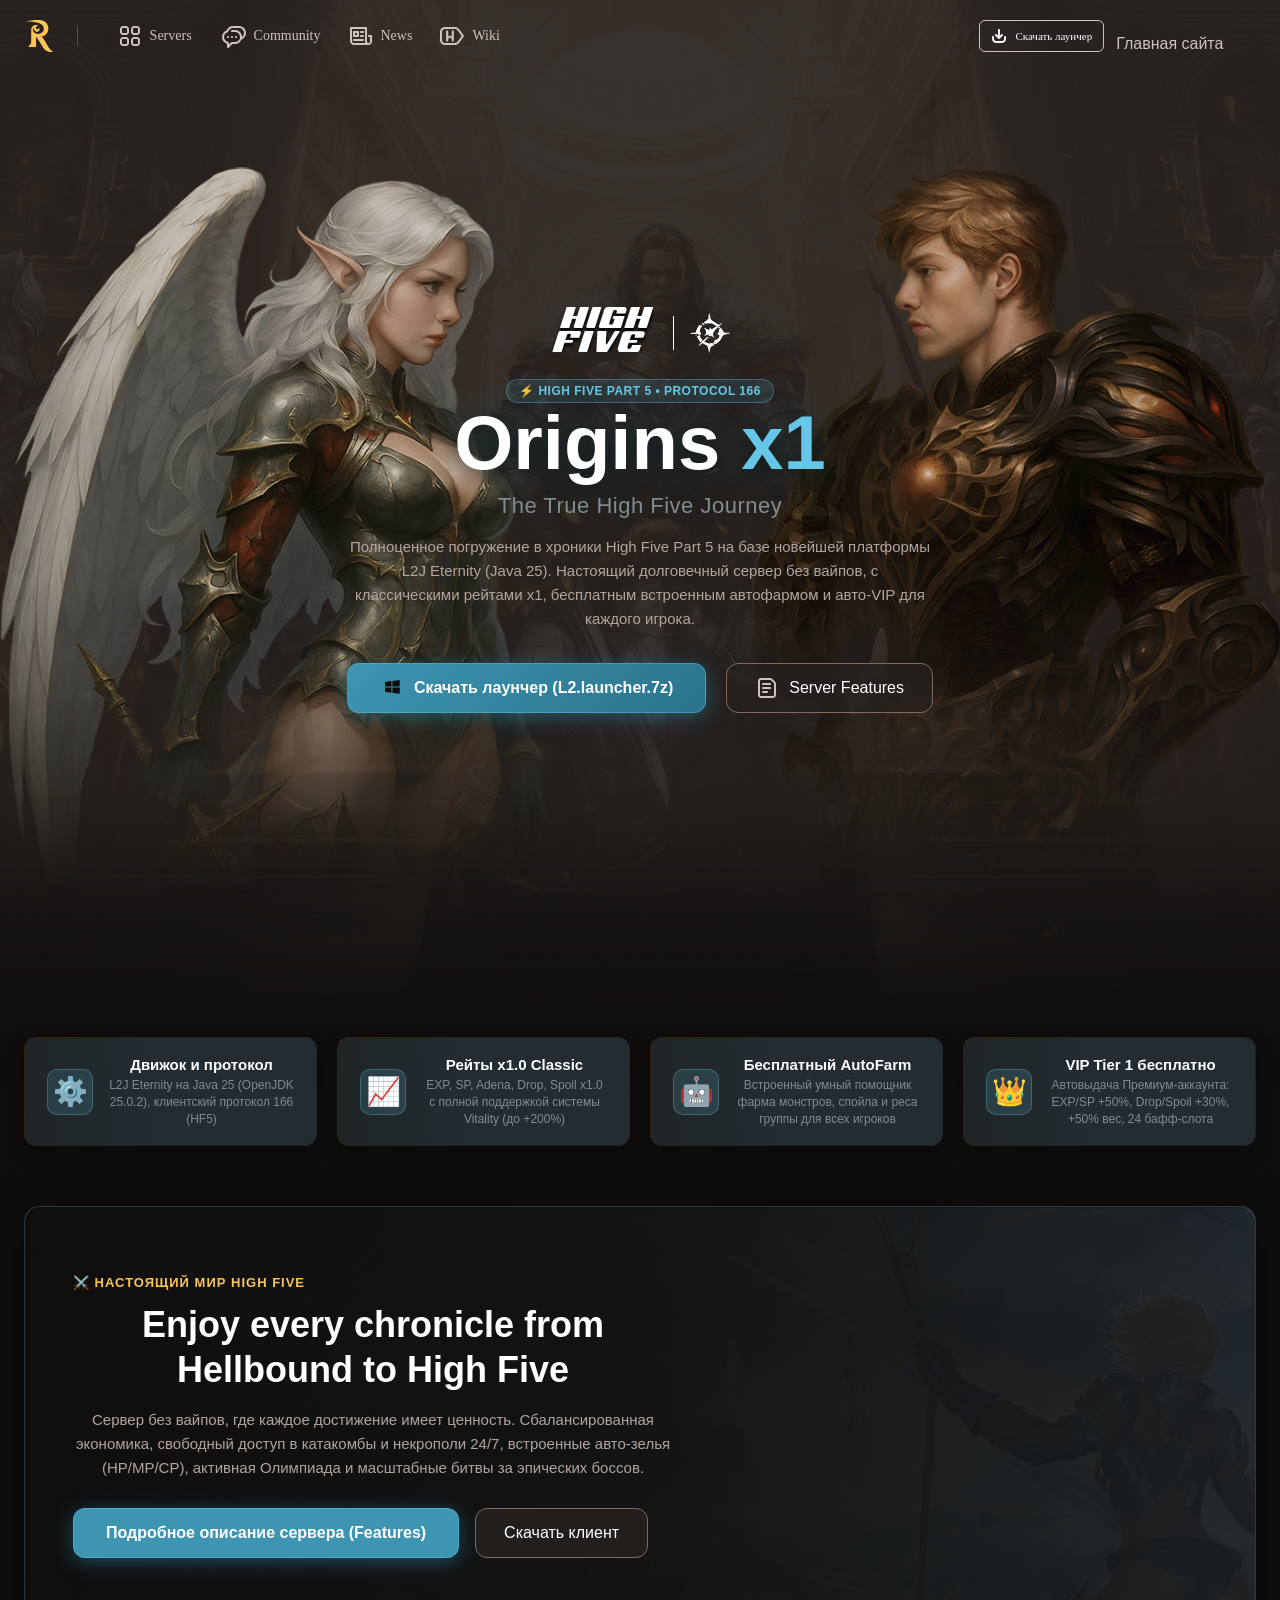
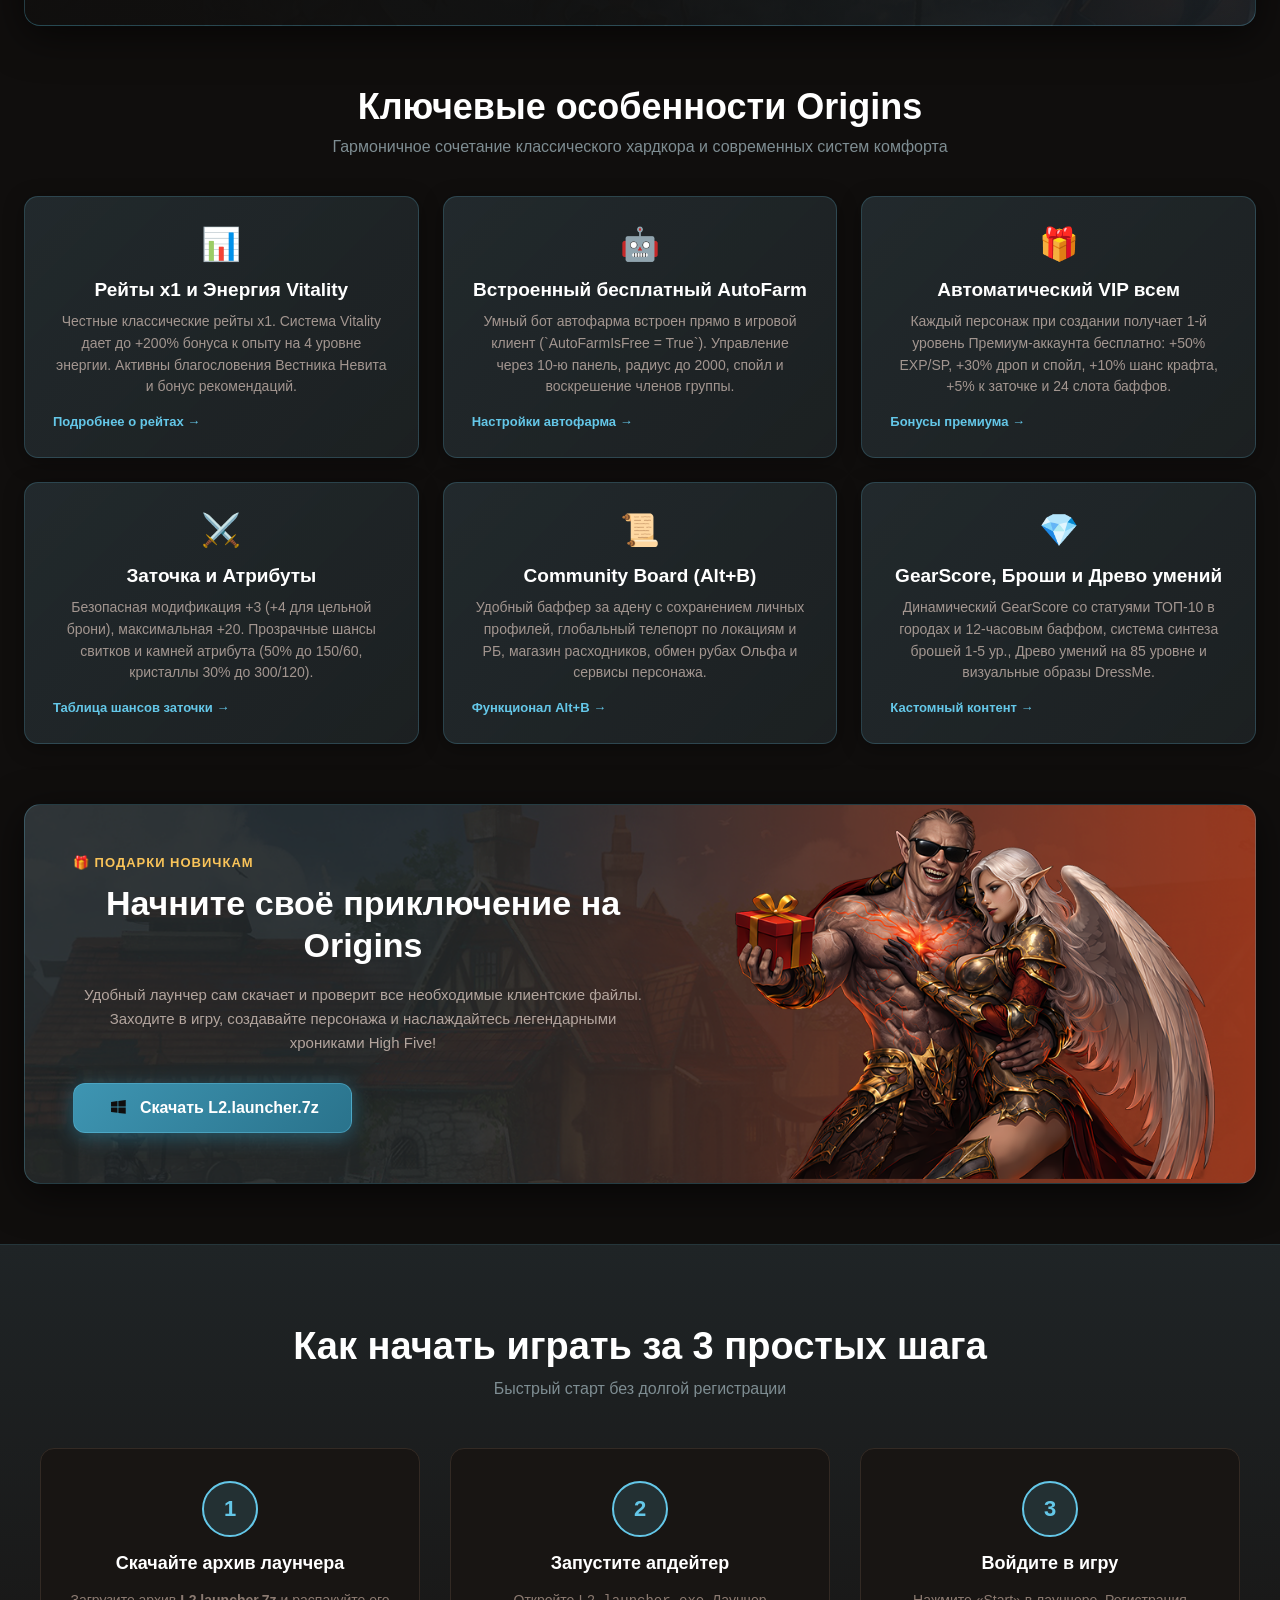
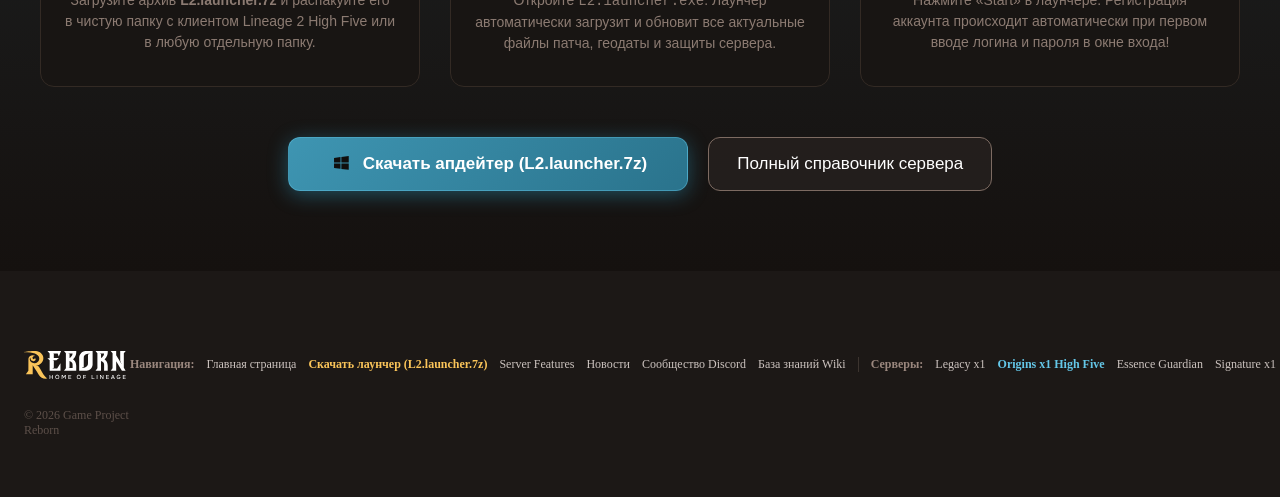
==== origins/index.html @ ea41e5f2 "1" ====
<!DOCTYPE html>
<html lang="ru">
<head>
    <meta charset="utf-8">
    <meta name="viewport" content="width=device-width, initial-scale=1.0">
    <title>Origins - High Five Part 5 | Lineage 2 Reborn</title>
    
    <!-- FAVICON -->
    <link rel="apple-touch-icon" sizes="180x180" href="../images/apple-touch-icon.png">
    <link rel="icon" type="image/png" sizes="32x32" href="../images/favicon-32x32.png">
    <link rel="icon" type="image/png" sizes="16x16" href="../images/favicon-16x16.png">
    <link rel="manifest" href="../site.webmanifest">
    <meta name="theme-color" content="#100E0D">

    <!-- CSS STYLES -->
    <link rel="stylesheet" href="../css/reborn_style.css" type="text/css" media="all">
    <link rel="stylesheet" href="../css/reborn_style2_mobile.css" type="text/css" media="all">
    <link rel="stylesheet" href="../css/reborn_style_mobile.css" type="text/css" media="all">
    <link rel="stylesheet" href="../css/public.css" type="text/css" media="all">

    <style>
        html {
            scroll-behavior: smooth;
        }
        body {
            background-color: #100E0D;
            color: #CCC3BF;
            font-family: 'Onest', sans-serif;
            margin: 0;
            padding: 0;
            overflow-x: hidden;
        }

        /* Scoped Enhancements for Origins Landing */
        .origins_page_wrap {
            position: relative;
            width: 100%;
            overflow: hidden;
        }
        .hero_origins_section {
            position: relative;
            min-height: 750px;
            display: flex;
            flex-direction: column;
            align-items: center;
            justify-content: flex-start;
            padding-top: 100px;
        }
        .hero_origins_bg_left {
            position: absolute;
            left: 0;
            top: 20px;
            width: 550px;
            height: 750px;
            background-image: url('../images/bk_origins_left.png');
            background-repeat: no-repeat;
            background-position: left top;
            background-size: contain;
            pointer-events: none;
            z-index: 1;
            opacity: 0.85;
        }
        .hero_origins_bg_right {
            position: absolute;
            right: 0;
            top: 20px;
            width: 550px;
            height: 750px;
            background-image: url('../images/bk_origins_right.png');
            background-repeat: no-repeat;
            background-position: right top;
            background-size: contain;
            pointer-events: none;
            z-index: 1;
            opacity: 0.85;
        }
        .hero_origins_center {
            position: relative;
            z-index: 2;
            display: flex;
            flex-direction: column;
            align-items: center;
            text-align: center;
            max-width: 640px;
            margin-top: 60px;
            padding: 0 20px;
        }
        .hero_origins_badge_bar {
            display: flex;
            align-items: center;
            gap: 16px;
            margin-bottom: 20px;
        }
        .origins_badge_pill {
            display: inline-flex;
            align-items: center;
            gap: 6px;
            padding: 4px 12px;
            border-radius: 20px;
            font-size: 12px;
            font-weight: 600;
            letter-spacing: 0.5px;
            text-transform: uppercase;
            background: rgba(100, 199, 232, 0.12);
            border: 1px solid rgba(100, 199, 232, 0.35);
            color: #64C7E8;
        }
        .hero_origins_title {
            font-size: 76px;
            font-weight: 800;
            line-height: 1.05;
            color: #FFFFFF;
            margin: 0 0 10px 0;
            text-shadow: 0 4px 25px rgba(0, 0, 0, 0.8), 0 0 35px rgba(100, 199, 232, 0.35);
        }
        .hero_origins_rate_num {
            color: #64C7E8;
        }
        .hero_origins_subtitle {
            font-size: 22px;
            font-weight: 500;
            color: #7E8D92;
            margin: 0 0 16px 0;
            letter-spacing: 0.5px;
        }
        .hero_origins_desc {
            font-size: 15px;
            line-height: 1.6;
            color: #B3A59E;
            max-width: 580px;
            margin: 0 0 32px 0;
        }
        .hero_origins_cta {
            display: flex;
            align-items: center;
            gap: 20px;
            flex-wrap: wrap;
            justify-content: center;
            z-index: 10;
        }
        .btn_cta_play {
            display: inline-flex;
            align-items: center;
            justify-content: center;
            gap: 10px;
            height: 48px;
            padding: 0 32px;
            border-radius: 12px;
            background: linear-gradient(135deg, #3E95B2 0%, #2A738C 100%);
            color: #FFFFFF;
            font-size: 16px;
            font-weight: 600;
            text-decoration: none;
            box-shadow: 0 4px 20px rgba(53, 187, 231, 0.35);
            transition: all 0.3s ease;
            cursor: pointer;
            border: 1px solid rgba(100, 199, 232, 0.4);
        }
        .btn_cta_play:hover {
            background: linear-gradient(135deg, #47B0D4 0%, #3598B8 100%);
            box-shadow: 0 6px 30px rgba(53, 187, 231, 0.6);
            transform: translateY(-2px);
        }
        .btn_cta_feat {
            display: inline-flex;
            align-items: center;
            justify-content: center;
            gap: 10px;
            height: 48px;
            padding: 0 28px;
            border-radius: 12px;
            background: rgba(38, 33, 30, 0.8);
            border: 1px solid #7D6B62;
            color: #FFFFFF;
            font-size: 16px;
            font-weight: 500;
            text-decoration: none;
            transition: all 0.3s ease;
            cursor: pointer;
        }
        .btn_cta_feat:hover {
            border-color: #64C7E8;
            color: #64C7E8;
            background: rgba(100, 199, 232, 0.1);
            transform: translateY(-2px);
        }

        /* Server Specs Quick Bar */
        .specs_bar_wrap {
            max-width: 1360px;
            margin: 40px auto;
            padding: 0 24px;
            box-sizing: border-box;
            display: grid;
            grid-template-columns: repeat(4, 1fr);
            gap: 20px;
            position: relative;
            z-index: 5;
        }
        .spec_card {
            border-radius: 12px;
            background: linear-gradient(90deg, rgba(99, 69, 15, 0.4) 0%, rgba(46, 60, 66, 0.5) 100%);
            padding: 1px;
            box-shadow: 0 4px 15px rgba(0, 0, 0, 0.4);
        }
        .spec_card_inner {
            background: linear-gradient(84deg, #1F2426 1.85%, #232C31 41.71%);
            border-radius: 11px;
            padding: 18px 22px;
            display: flex;
            align-items: center;
            gap: 16px;
            height: calc(100% - 36px);
        }
        .spec_icon {
            font-size: 28px;
            width: 44px;
            height: 44px;
            display: flex;
            align-items: center;
            justify-content: center;
            border-radius: 10px;
            background: rgba(100, 199, 232, 0.15);
            border: 1px solid rgba(100, 199, 232, 0.3);
            color: #64C7E8;
            flex-shrink: 0;
        }
        .spec_title {
            font-size: 15px;
            font-weight: 700;
            color: #FFFFFF;
            margin: 0 0 4px 0;
        }
        .spec_desc {
            font-size: 12px;
            color: #7E8D92;
            margin: 0;
            line-height: 1.4;
        }

        /* Grinding Banner */
        .grinding_banner_wrap {
            max-width: 1360px;
            margin: 60px auto 40px auto;
            padding: 0 24px;
            box-sizing: border-box;
        }
        .grinding_banner_card {
            position: relative;
            min-height: 420px;
            border-radius: 16px;
            background-image: url('../images/bk2_origins2.png');
            background-repeat: no-repeat;
            background-position: center top;
            background-size: cover;
            border: 1px solid rgba(100, 199, 232, 0.25);
            display: flex;
            align-items: center;
            padding: 48px;
            box-sizing: border-box;
            box-shadow: 0 10px 40px rgba(0, 0, 0, 0.6);
            overflow: hidden;
        }
        .grinding_banner_card::after {
            content: '';
            position: absolute;
            inset: 0;
            background: linear-gradient(90deg, rgba(16, 14, 13, 0.95) 0%, rgba(16, 14, 13, 0.75) 50%, rgba(16, 14, 13, 0.2) 100%);
            pointer-events: none;
        }
        .grinding_content_left {
            position: relative;
            z-index: 2;
            max-width: 600px;
        }
        .grinding_badge {
            color: #FAC459;
            font-size: 13px;
            font-weight: 700;
            text-transform: uppercase;
            letter-spacing: 1px;
            margin-bottom: 12px;
            display: flex;
            align-items: center;
            gap: 8px;
        }
        .grinding_title {
            font-size: 36px;
            font-weight: 800;
            color: #FFFFFF;
            line-height: 1.25;
            margin: 0 0 16px 0;
        }
        .grinding_text {
            font-size: 15px;
            line-height: 1.6;
            color: #B3A59E;
            margin: 0 0 28px 0;
        }

        /* Features Cards Grid */
        .origins_features_section {
            max-width: 1360px;
            margin: 60px auto;
            padding: 0 24px;
            box-sizing: border-box;
        }
        .features_section_head {
            text-align: center;
            margin-bottom: 40px;
        }
        .features_section_head h2 {
            font-size: 36px;
            font-weight: 800;
            color: #FFFFFF;
            margin: 0 0 10px 0;
        }
        .features_section_head p {
            font-size: 16px;
            color: #7E8D92;
            margin: 0;
        }
        .origins_cards_grid {
            display: grid;
            grid-template-columns: repeat(3, 1fr);
            gap: 24px;
        }
        .feature_glow_card {
            border-radius: 14px;
            background: linear-gradient(135deg, rgba(46, 60, 66, 0.6) 0%, rgba(31, 37, 39, 0.8) 100%);
            border: 1px solid rgba(100, 199, 232, 0.2);
            padding: 28px;
            box-sizing: border-box;
            display: flex;
            flex-direction: column;
            justify-content: space-between;
            min-height: 240px;
            transition: all 0.35s ease;
            box-shadow: 0 4px 20px rgba(0, 0, 0, 0.35);
            position: relative;
            overflow: hidden;
        }
        .feature_glow_card:hover {
            border-color: #64C7E8;
            transform: translateY(-4px);
            box-shadow: 0 10px 30px rgba(53, 187, 231, 0.25);
            background: linear-gradient(135deg, rgba(53, 187, 231, 0.15) 0%, rgba(31, 37, 39, 0.95) 100%);
        }
        .feature_glow_card::before {
            content: '';
            position: absolute;
            top: 0;
            left: 0;
            right: 0;
            height: 2px;
            background: linear-gradient(90deg, transparent, #64C7E8, transparent);
            opacity: 0;
            transition: opacity 0.35s ease;
        }
        .feature_glow_card:hover::before {
            opacity: 1;
        }
        .card_top_icon {
            font-size: 32px;
            margin-bottom: 16px;
        }
        .card_title {
            font-size: 19px;
            font-weight: 700;
            color: #FFFFFF;
            margin: 0 0 10px 0;
        }
        .card_desc {
            font-size: 14px;
            line-height: 1.55;
            color: #A39690;
            margin: 0 0 16px 0;
            flex-grow: 1;
        }
        .card_link_more {
            font-size: 13px;
            font-weight: 600;
            color: #64C7E8;
            text-decoration: none;
            display: inline-flex;
            align-items: center;
            gap: 6px;
            transition: gap 0.2s ease;
        }
        .feature_glow_card:hover .card_link_more {
            gap: 10px;
            color: #FAC459;
        }

        /* Starter Gift Box Section */
        .starter_banner_wrap {
            max-width: 1360px;
            margin: 60px auto;
            padding: 0 24px;
            box-sizing: border-box;
        }
        .starter_banner_card {
            position: relative;
            min-height: 380px;
            border-radius: 16px;
            background-image: url('../images/bk4_2_origins.png');
            background-repeat: no-repeat;
            background-position: center top;
            background-size: cover;
            border: 1px solid rgba(100, 199, 232, 0.25);
            display: flex;
            align-items: center;
            padding: 48px;
            box-sizing: border-box;
            box-shadow: 0 10px 40px rgba(0, 0, 0, 0.6);
            overflow: hidden;
        }
        .starter_gift_img {
            position: absolute;
            right: 40px;
            top: 50%;
            transform: translateY(-50%);
            width: 480px;
            height: 380px;
            background-image: url('../images/gift2_origins.png');
            background-repeat: no-repeat;
            background-position: center;
            background-size: contain;
            pointer-events: none;
        }

        /* Join / Download Steps Section */
        .join_steps_section {
            background: linear-gradient(180deg, #1F2426 0%, #15110F 100%);
            border-top: 1px solid rgba(100, 199, 232, 0.2);
            padding: 80px 24px;
            box-sizing: border-box;
        }
        .join_steps_container {
            max-width: 1200px;
            margin: 0 auto;
        }
        .join_steps_header {
            text-align: center;
            margin-bottom: 50px;
        }
        .join_steps_header h2 {
            font-size: 38px;
            font-weight: 800;
            color: #FFFFFF;
            margin: 0 0 12px 0;
        }
        .join_steps_header p {
            font-size: 16px;
            color: #7E8D92;
            margin: 0;
        }
        .steps_grid {
            display: grid;
            grid-template-columns: repeat(3, 1fr);
            gap: 30px;
            margin-bottom: 50px;
        }
        .step_item {
            background: #181513;
            border: 1px solid #332A24;
            border-radius: 14px;
            padding: 32px 24px;
            text-align: center;
            display: flex;
            flex-direction: column;
            align-items: center;
            gap: 16px;
            position: relative;
        }
        .step_number {
            width: 52px;
            height: 52px;
            border-radius: 50%;
            background: rgba(100, 199, 232, 0.15);
            border: 2px solid #64C7E8;
            color: #64C7E8;
            font-size: 22px;
            font-weight: 700;
            display: flex;
            align-items: center;
            justify-content: center;
        }
        .step_title {
            font-size: 18px;
            font-weight: 700;
            color: #FFFFFF;
            margin: 0;
        }
        .step_desc {
            font-size: 14px;
            line-height: 1.5;
            color: #8C7B72;
            margin: 0;
        }
        .join_cta_bar {
            text-align: center;
            display: flex;
            justify-content: center;
            gap: 20px;
            flex-wrap: wrap;
        }

        /* Responsive Breakpoints */
        @media (max-width: 1024px) {
            .specs_bar_wrap {
                grid-template-columns: repeat(2, 1fr);
            }
            .origins_cards_grid {
                grid-template-columns: repeat(2, 1fr);
            }
            .hero_origins_bg_left, .hero_origins_bg_right {
                opacity: 0.3;
                width: 320px;
            }
            .starter_gift_img {
                display: none;
            }
        }
        @media (max-width: 768px) {
            .hero_origins_title {
                font-size: 48px;
            }
            .specs_bar_wrap {
                grid-template-columns: 1fr;
            }
            .origins_cards_grid {
                grid-template-columns: 1fr;
            }
            .steps_grid {
                grid-template-columns: 1fr;
            }
            .hero_origins_bg_left, .hero_origins_bg_right {
                display: none;
            }
        }
    </style>
</head>

<body class="origins-landing">

<!-- HEADER -->
<header role="navigation">
    <div class="bk_header" id="header_content">
        <div class="full_wrap">
            <div class="header_wrap">
                <div class="top_menu_left">
                    <a href="../index.html" class="secondary_link_small" aria-label="Home">
                        <div class="logo_reborn"></div>
                    </a>
                    <div class="line_v_20"></div>

                    <a href="../index.html" class="top_menu_content" style="text-decoration: none; color: inherit;">
                        <div class="logo_servers"></div>
                        Servers
                    </a>

                    <a class="btn_menu_top" href="https://discord.gg/l2reborn" target="_blank" aria-label="Discord">
                        <div class="logo_community"></div>
                        Community
                    </a>
                    <a href="../index.html#news" aria-label="News">
                        <div class="btn_menu_top">
                            <div class="logo_news"></div>
                            News
                        </div>
                    </a>
                    <a class="btn_menu_top" href="https://lineage2wiki.org/" target="_blank" aria-label="Wiki">
                        <div class="logo_wiki"></div>
                        Wiki
                    </a>
                </div>

                <div class="top_menu_right" style="display: flex; gap: 12px; align-items: center;">
                    <a class="btn_download" href="../L2.launcher.7z" download="L2.launcher.7z" style="text-decoration: none;" aria-label="Скачать лаунчер">
                        <div class="icon_dld"></div>
                        Скачать лаунчер
                    </a>
                    <div class="wrap_btn_control">
                        <a href="../index.html" class="btn_control_panel">
                            <div class="icon_user"></div>
                            Главная сайта
                        </a>
                    </div>
                </div>
            </div>
        </div>
    </div>
</header>

<!-- MAIN CONTENT -->
<main style="padding-top: 75px;">

    <!-- HERO SECTION -->
    <section class="hero_origins_section">
        <!-- Background Characters Left & Right -->
        <div class="hero_origins_bg_left"></div>
        <div class="hero_origins_bg_right"></div>

        <!-- Center Content -->
        <div class="hero_origins_center">
            <div class="hero_origins_badge_bar">
                <div class="logo2_origins" title="High Five Part 5"></div>
                <div class="line_v_origins"></div>
                <div class="icon3_server_origins" title="Origins Server"></div>
            </div>

            <div class="origins_badge_pill">
                <span>⚡ High Five Part 5 • Protocol 166</span>
            </div>

            <h1 class="hero_origins_title">
                Origins <span class="hero_origins_rate_num">x1</span>
            </h1>

            <div class="hero_origins_subtitle">
                The True High Five Journey
            </div>

            <p class="hero_origins_desc">
                Полноценное погружение в хроники High Five Part 5 на базе новейшей платформы L2J Eternity (Java 25). Настоящий долговечный сервер без вайпов, с классическими рейтами x1, бесплатным встроенным автофармом и авто-VIP для каждого игрока.
            </p>

            <div class="hero_origins_cta">
                <a href="../L2.launcher.7z" download="L2.launcher.7z" class="btn_cta_play" aria-label="Скачать апдейтер">
                    <div class="icon_win"></div>
                    Скачать лаунчер (L2.launcher.7z)
                </a>
                <a href="../server-features/origins-server-features/index.html" class="btn_cta_feat" aria-label="Server Features">
                    <div class="icon2_feat"></div>
                    Server Features
                </a>
            </div>
        </div>
    </section>

    <!-- SERVER SPECS QUICK BAR -->
    <section class="specs_bar_wrap">
        <div class="spec_card">
            <div class="spec_card_inner">
                <div class="spec_icon">⚙️</div>
                <div>
                    <div class="spec_title">Движок и протокол</div>
                    <p class="spec_desc">L2J Eternity на Java 25 (OpenJDK 25.0.2), клиентский протокол 166 (HF5)</p>
                </div>
            </div>
        </div>

        <div class="spec_card">
            <div class="spec_card_inner">
                <div class="spec_icon">📈</div>
                <div>
                    <div class="spec_title">Рейты x1.0 Classic</div>
                    <p class="spec_desc">EXP, SP, Adena, Drop, Spoil x1.0 с полной поддержкой системы Vitality (до +200%)</p>
                </div>
            </div>
        </div>

        <div class="spec_card">
            <div class="spec_card_inner">
                <div class="spec_icon">🤖</div>
                <div>
                    <div class="spec_title">Бесплатный AutoFarm</div>
                    <p class="spec_desc">Встроенный умный помощник фарма монстров, спойла и реса группы для всех игроков</p>
                </div>
            </div>
        </div>

        <div class="spec_card">
            <div class="spec_card_inner">
                <div class="spec_icon">👑</div>
                <div>
                    <div class="spec_title">VIP Tier 1 бесплатно</div>
                    <p class="spec_desc">Автовыдача Премиум-аккаунта: EXP/SP +50%, Drop/Spoil +30%, +50% вес, 24 бафф-слота</p>
                </div>
            </div>
        </div>
    </section>

    <!-- GRINDING & PROGRESSION BANNER -->
    <section class="grinding_banner_wrap">
        <div class="grinding_banner_card">
            <div class="grinding_content_left">
                <div class="grinding_badge">
                    <span>⚔️ Настоящий мир High Five</span>
                </div>
                <h2 class="grinding_title">
                    Enjoy every chronicle from Hellbound to High Five
                </h2>
                <p class="grinding_text">
                    Сервер без вайпов, где каждое достижение имеет ценность. Сбалансированная экономика, свободный доступ в катакомбы и некрополи 24/7, встроенные авто-зелья (HP/MP/CP), активная Олимпиада и масштабные битвы за эпических боссов.
                </p>
                <div style="display: flex; gap: 16px; flex-wrap: wrap;">
                    <a href="../server-features/origins-server-features/index.html" class="btn_cta_play" style="background: #3e95b2;">
                        Подробное описание сервера (Features)
                    </a>
                    <a href="../L2.launcher.7z" download="L2.launcher.7z" class="btn_cta_feat">
                        Скачать клиент
                    </a>
                </div>
            </div>
        </div>
    </section>

    <!-- KEY FEATURES 6-CARDS GRID -->
    <section class="origins_features_section">
        <div class="features_section_head">
            <h2>Ключевые особенности Origins</h2>
            <p>Гармоничное сочетание классического хардкора и современных систем комфорта</p>
        </div>

        <div class="origins_cards_grid">
            <!-- Card 1 -->
            <div class="feature_glow_card">
                <div>
                    <div class="card_top_icon">📊</div>
                    <h3 class="card_title">Рейты x1 и Энергия Vitality</h3>
                    <p class="card_desc">
                        Честные классические рейты х1. Система Vitality дает до +200% бонуса к опыту на 4 уровне энергии. Активны благословения Вестника Невита и бонус рекомендаций.
                    </p>
                </div>
                <a href="../server-features/origins-server-features/index.html#sec-vitality" class="card_link_more">
                    Подробнее о рейтах →
                </a>
            </div>

            <!-- Card 2 -->
            <div class="feature_glow_card">
                <div>
                    <div class="card_top_icon">🤖</div>
                    <h3 class="card_title">Встроенный бесплатный AutoFarm</h3>
                    <p class="card_desc">
                        Умный бот автофарма встроен прямо в игровой клиент (`AutoFarmIsFree = True`). Управление через 10-ю панель, радиус до 2000, спойл и воскрешение членов группы.
                    </p>
                </div>
                <a href="../server-features/origins-server-features/index.html#sec-autofarm" class="card_link_more">
                    Настройки автофарма →
                </a>
            </div>

            <!-- Card 3 -->
            <div class="feature_glow_card">
                <div>
                    <div class="card_top_icon">🎁</div>
                    <h3 class="card_title">Автоматический VIP всем</h3>
                    <p class="card_desc">
                        Каждый персонаж при создании получает 1-й уровень Премиум-аккаунта бесплатно: +50% EXP/SP, +30% дроп и спойл, +10% шанс крафта, +5% к заточке и 24 слота баффов.
                    </p>
                </div>
                <a href="../server-features/origins-server-features/index.html#sec-premium" class="card_link_more">
                    Бонусы премиума →
                </a>
            </div>

            <!-- Card 4 -->
            <div class="feature_glow_card">
                <div>
                    <div class="card_top_icon">⚔️</div>
                    <h3 class="card_title">Заточка и Атрибуты</h3>
                    <p class="card_desc">
                        Безопасная модификация +3 (+4 для цельной брони), максимальная +20. Прозрачные шансы свитков и камней атрибута (50% до 150/60, кристаллы 30% до 300/120).
                    </p>
                </div>
                <a href="../server-features/origins-server-features/index.html#sec-enchant" class="card_link_more">
                    Таблица шансов заточки →
                </a>
            </div>

            <!-- Card 5 -->
            <div class="feature_glow_card">
                <div>
                    <div class="card_top_icon">📜</div>
                    <h3 class="card_title">Community Board (Alt+B)</h3>
                    <p class="card_desc">
                        Удобный баффер за адену с сохранением личных профилей, глобальный телепорт по локациям и РБ, магазин расходников, обмен рубах Ольфа и сервисы персонажа.
                    </p>
                </div>
                <a href="../server-features/origins-server-features/index.html#sec-community" class="card_link_more">
                    Функционал Alt+B →
                </a>
            </div>

            <!-- Card 6 -->
            <div class="feature_glow_card">
                <div>
                    <div class="card_top_icon">💎</div>
                    <h3 class="card_title">GearScore, Броши и Древо умений</h3>
                    <p class="card_desc">
                        Динамический GearScore со статуями ТОП-10 в городах и 12-часовым баффом, система синтеза брошей 1-5 ур., Древо умений на 85 уровне и визуальные образы DressMe.
                    </p>
                </div>
                <a href="../server-features/origins-server-features/index.html#sec-custom" class="card_link_more">
                    Кастомный контент →
                </a>
            </div>
        </div>
    </section>

    <!-- STARTER GIFT PACK BANNER -->
    <section class="starter_banner_wrap">
        <div class="starter_banner_card">
            <div style="position: relative; z-index: 2; max-width: 580px;">
                <div class="grinding_badge">
                    <span>🎁 Подарки новичкам</span>
                </div>
                <h2 style="font-size: 34px; font-weight: 800; color: #FFFFFF; line-height: 1.25; margin: 0 0 16px 0;">
                    Начните своё приключение на Origins
                </h2>
                <p style="font-size: 15px; line-height: 1.6; color: #B3A59E; margin: 0 0 28px 0;">
                    Удобный лаунчер сам скачает и проверит все необходимые клиентские файлы. Заходите в игру, создавайте персонажа и наслаждайтесь легендарными хрониками High Five!
                </p>
                <div style="display: flex; gap: 16px; flex-wrap: wrap;">
                    <a href="../L2.launcher.7z" download="L2.launcher.7z" class="btn_cta_play">
                        <div class="icon_win"></div>
                        Скачать L2.launcher.7z
                    </a>
                </div>
            </div>
            <div class="starter_gift_img"></div>
        </div>
    </section>

    <!-- 3 EASY STEPS TO JOIN -->
    <section class="join_steps_section">
        <div class="join_steps_container">
            <div class="join_steps_header">
                <h2>Как начать играть за 3 простых шага</h2>
                <p>Быстрый старт без долгой регистрации</p>
            </div>

            <div class="steps_grid">
                <div class="step_item">
                    <div class="step_number">1</div>
                    <h3 class="step_title">Скачайте архив лаунчера</h3>
                    <p class="step_desc">
                        Загрузите архив <strong>L2.launcher.7z</strong> и распакуйте его в чистую папку с клиентом Lineage 2 High Five или в любую отдельную папку.
                    </p>
                </div>

                <div class="step_item">
                    <div class="step_number">2</div>
                    <h3 class="step_title">Запустите апдейтер</h3>
                    <p class="step_desc">
                        Откройте <code>L2.launcher.exe</code>. Лаунчер автоматически загрузит и обновит все актуальные файлы патча, геодаты и защиты сервера.
                    </p>
                </div>

                <div class="step_item">
                    <div class="step_number">3</div>
                    <h3 class="step_title">Войдите в игру</h3>
                    <p class="step_desc">
                        Нажмите «Start» в лаунчере. Регистрация аккаунта происходит автоматически при первом вводе логина и пароля в окне входа!
                    </p>
                </div>
            </div>

            <div class="join_cta_bar">
                <a href="../L2.launcher.7z" download="L2.launcher.7z" class="btn_cta_play" style="height: 52px; font-size: 17px; padding: 0 40px;">
                    <div class="icon_win"></div>
                    Скачать апдейтер (L2.launcher.7z)
                </a>
                <a href="../server-features/origins-server-features/index.html" class="btn_cta_feat" style="height: 52px; font-size: 17px;">
                    Полный справочник сервера
                </a>
            </div>
        </div>
    </section>

</main>

<!-- FOOTER -->
<footer role="contentinfo">
    <div class="footer_content" id="content_footer">
        <div class="full_wrap">
            <div class="footer_wrap">
                <div class="left_footer">
                    <a href="../index.html" aria-label="Home"><div class="logo_footer"></div></a>
                    <div class="text_12_medium_footer txt_brown4">© 2026 Game Project Reborn</div>
                </div>
                <div class="center_footer">
                    <div class="content_link_footer_desktop">
                        <div class="text_12_bold_menu">Навигация:</div>
                        <a href="../index.html" class="secondary_link_small">Главная страница</a>
                        <a href="../L2.launcher.7z" download="L2.launcher.7z" class="secondary_link_small" style="color: #FAC459; font-weight: 600;">Скачать лаунчер (L2.launcher.7z)</a>
                        <a href="../server-features/origins-server-features/index.html" class="secondary_link_small">Server Features</a>
                        <a href="../index.html#news" class="secondary_link_small">Новости</a>
                        <a href="https://discord.gg/l2reborn" target="_blank" class="secondary_link_small">Сообщество Discord</a>
                        <a href="https://lineage2wiki.org/" target="_blank" class="secondary_link_small">База знаний Wiki</a>
                        <div class="line_v_15_footer"></div>
                        <div class="text_12_bold_menu">Серверы:</div>
                        <a href="../index.html" class="secondary_link_small">Legacy x1</a>
                        <a href="index.html" class="secondary_link_small" style="color: #64C7E8; font-weight: 700;">Origins x1 High Five</a>
                        <a href="../index.html" class="secondary_link_small">Essence Guardian</a>
                        <a href="../index.html" class="secondary_link_small">Signature x1</a>
                        <a href="../index.html" class="secondary_link_small">Eternal x10</a>
                        <a href="../index.html" class="secondary_link_small">Forever</a>
                    </div>
                </div>
            </div>
        </div>
    </div>
</footer>

</body>
</html>
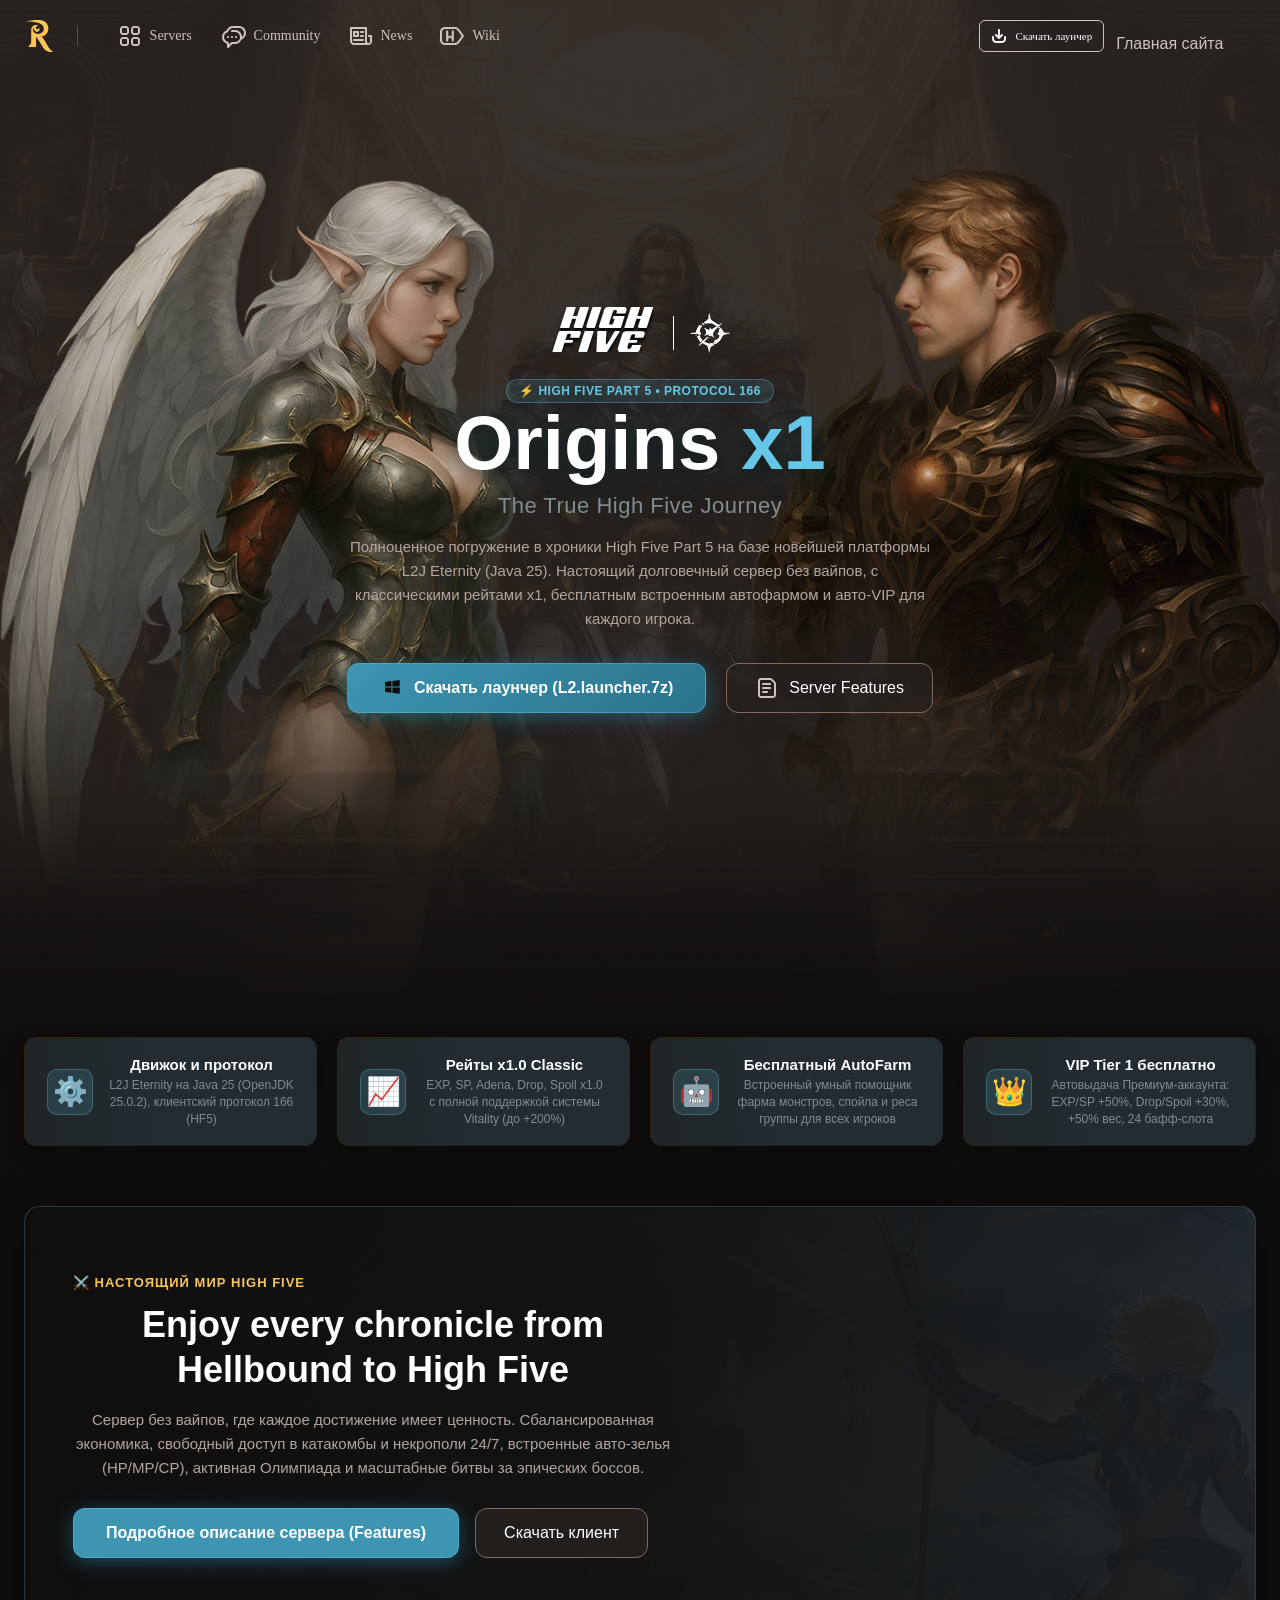
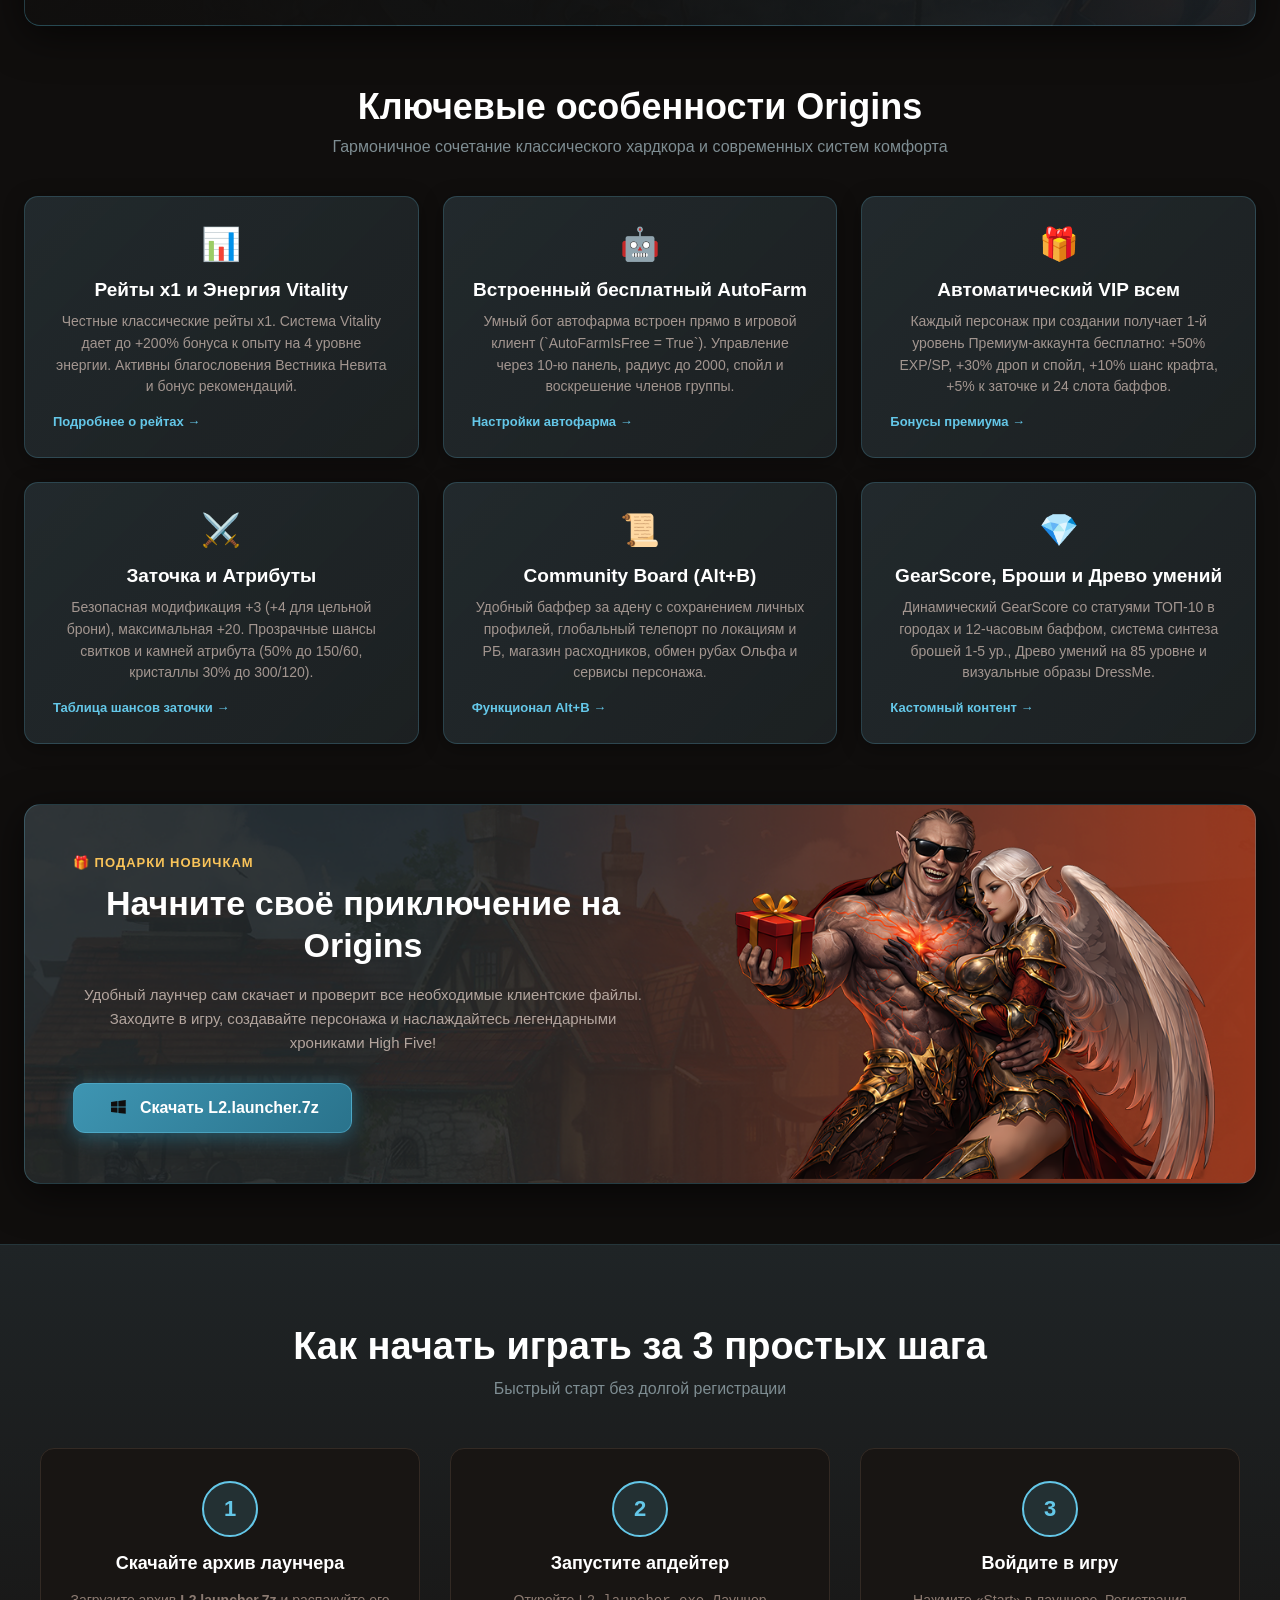
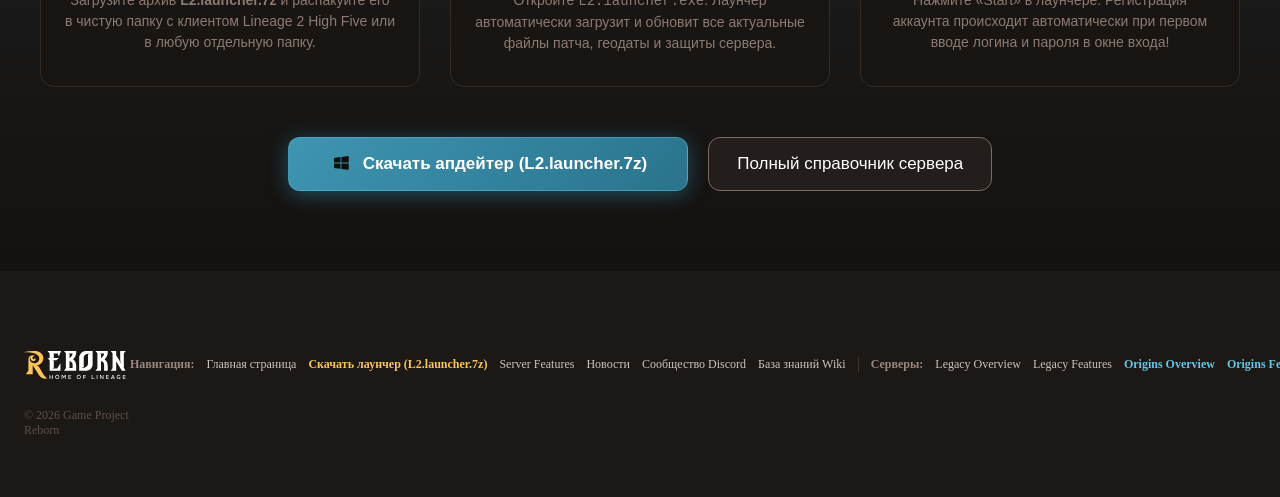
==== commit 59c00991: "1" ====
--- a/origins/index.html
+++ b/origins/index.html
@@ -893,8 +893,8 @@
                         <a href="https://lineage2wiki.org/" target="_blank" class="secondary_link_small">База знаний Wiki</a>
                         <div class="line_v_15_footer"></div>
                         <div class="text_12_bold_menu">Серверы:</div>
-                        <a href="../index.html" class="secondary_link_small">Legacy x1</a>
-                        <a href="index.html" class="secondary_link_small" style="color: #64C7E8; font-weight: 700;">Origins x1 High Five</a>
+                        <a href="../legacy/index.html" class="secondary_link_small">Legacy Overview</a><a href="../server-features/legacy-server-features/index.html" class="secondary_link_small">Legacy Features</a>
+                        <a href="index.html" class="secondary_link_small" style="color: #64C7E8; font-weight: 700;">Origins Overview</a><a href="../server-features/origins-server-features/index.html" class="secondary_link_small" style="color: #64C7E8; font-weight: 700;">Origins Features</a>
                         <a href="../index.html" class="secondary_link_small">Essence Guardian</a>
                         <a href="../index.html" class="secondary_link_small">Signature x1</a>
                         <a href="../index.html" class="secondary_link_small">Eternal x10</a>
